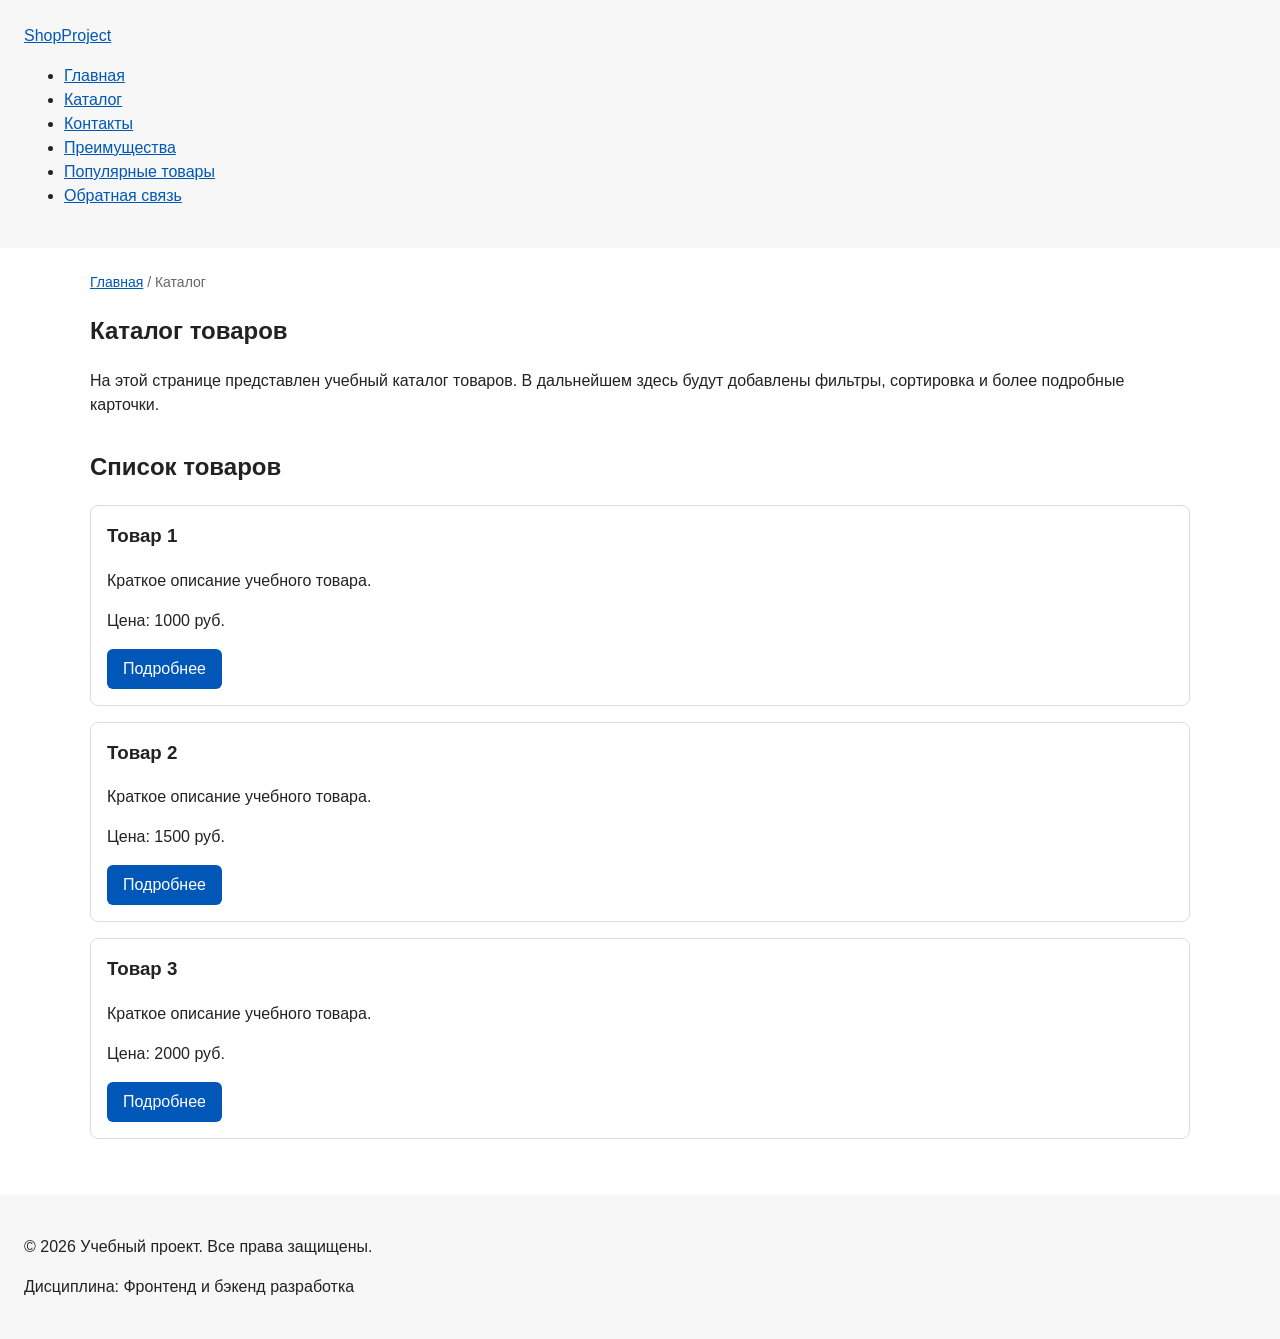
==== catalog.html @ a9d54fff "feat: add multi-page structure navigation and anchors" ====
<!DOCTYPE html>
<html lang="ru">
<head>
    <meta charset="UTF-8">
    <meta name="viewport" content="width=device-width, initial-scale=1.0">
    <meta name="description" content="Каталог товаров учебного интернет-магазина.">
    <meta property="og:type" content="website">
    <meta property="og:title" content="Учебный интернет-магазин">
    <meta property="og:description" content="Учебный frontend-проект интернет-магазина.">
    <meta property="og:image" content="https://rupakpav.github.io/kr1-html-css-shop/images/preview.jpg">
  <title>Каталог товаров — Учебный интернет-магазин</title>
  <link rel="stylesheet" href="css/style.css">
</head>
<body>
  <header>
    <div class="site-header">
      <a class="site-logo" href="index.html">ShopProject</a>
      <nav class="site-nav" aria-label="Основная навигация">
        <ul class="site-nav__list">
          <li><a href="index.html">Главная</a></li>
          <li><a href="catalog.html">Каталог</a></li>
          <li><a href="contacts.html">Контакты</a></li>
          <li><a href="index.html#advantages">Преимущества</a></li>
          <li><a href="index.html#popular">Популярные товары</a></li>
          <li><a href="index.html#contacts">Обратная связь</a></li>
        </ul>
      </nav>
    </div>
  </header>

  <main>
    <nav class="breadcrumbs" aria-label="Хлебные крошки">
      <a href="index.html">Главная</a>
      <span>Каталог</span>
    </nav>

    <section class="section">
      <h1>Каталог товаров</h1>
      <p>
        На этой странице представлен учебный каталог товаров.
        В дальнейшем здесь будут добавлены фильтры, сортировка и более
        подробные карточки.
      </p>
    </section>

    <section class="section">
      <h2>Список товаров</h2>

      <article class="product-card">
        <h3>Товар 1</h3>
        <p>Краткое описание учебного товара.</p>
        <p>Цена: 1000 руб.</p>
        <a class="button" href="index.html#popular">Подробнее</a>
      </article>

      <article class="product-card">
        <h3>Товар 2</h3>
        <p>Краткое описание учебного товара.</p>
        <p>Цена: 1500 руб.</p>
        <a class="button" href="index.html#popular">Подробнее</a>
      </article>

      <article class="product-card">
        <h3>Товар 3</h3>
        <p>Краткое описание учебного товара.</p>
        <p>Цена: 2000 руб.</p>
        <a class="button" href="index.html#popular">Подробнее</a>
      </article>
    </section>
  </main>

  <footer>
    <p>&copy; 2026 Учебный проект. Все права защищены.</p>
    <p>Дисциплина: Фронтенд и бэкенд разработка</p>
  </footer>
</body>
</html>
---- css/style.css ----
/* ===============================
   1. Переменные проекта
   =============================== */

:root {
  /* Основные цвета проекта */
  --color-bg: #ffffff;
  --color-text: #222222;
  --color-muted: #666666;
  --color-primary: #0057b8;
  --color-primary-dark: #003f86;
  --color-border: #dddddd;
  --color-surface: #f7f7f7;
  --color-surface-accent: #eef5ff;
  --color-danger: #b00020;
  --color-success: #168a2f;
  --color-success-bg: #eefaf0;
  --color-white: #ffffff;

  /* Отступы */
  --space-xs: 4px;
  --space-sm: 8px;
  --space-md: 16px;
  --space-lg: 24px;
  --space-xl: 32px;

  /* Скругления */
  --radius-sm: 6px;
  --radius-md: 8px;
  --radius-lg: 12px;

  /* Размеры */
  --container-width: 1100px;
}
/* ===============================
   2. Базовые стили
   =============================== */

* {
  box-sizing: border-box;
}

body {
  margin: 0;
  font-family: Arial, sans-serif;
  line-height: 1.5;
  color: var(--color-text);
  background-color: var(--color-bg);
}
header,
main,
footer {
  padding: var(--space-lg);
}
header {
  background-color: var(--color-surface);
}

footer {
  background-color: var(--color-surface);
}
/* ===============================
   3. Общие элементы интерфейса
   =============================== */

a {
  color: var(--color-primary);
}

a:hover {
  color: var(--color-primary-dark);
}

a:focus-visible {
  outline: 2px solid var(--color-primary);
  outline-offset: 3px;
}
.button {
  display: inline-block;
  padding: var(--space-sm) var(--space-md);
  color: var(--color-white);
  background-color: var(--color-primary);
  text-decoration: none;
  border: none;
  border-radius: var(--radius-sm);
  cursor: pointer;
}

.button:hover {
  background-color: var(--color-primary-dark);
}

.button:focus-visible {
  outline: 2px solid var(--color-primary);
  outline-offset: 3px;
}

.button:disabled {
  opacity: 0.6;
  cursor: not-allowed;
}
/* ===============================
   4. Компоненты страницы
   =============================== */

.hero {
  max-width: var(--container-width);
  margin: 0 auto var(--space-xl);
  padding: var(--space-xl) var(--space-lg);
  background-color: var(--color-surface-accent);
  border-radius: var(--radius-lg);
}

.section {
  max-width: var(--container-width);
  margin: 0 auto var(--space-xl);
}

.section h2 {
  margin-top: 0;
}
.product-card {
  margin-bottom: var(--space-md);
  padding: var(--space-md);
  border: 1px solid var(--color-border);
  border-radius: var(--radius-md);
  background-color: var(--color-bg);
}

.product-card:hover {
  border-color: var(--color-primary);
}

.product-card h3 {
  margin-top: 0;
}
.aside-info {
  max-width: var(--container-width);
  margin: 0 auto var(--space-xl);
  padding: var(--space-md);
  border-left: 4px solid var(--color-primary);
  background-color: var(--color-surface);
}
/* ===============================
   5. Форма и модальное окно
   =============================== */

.order-dialog {
  width: min(100% - 32px, 560px);
  padding: var(--space-lg);
  border: none;
  border-radius: var(--radius-lg);
}

.order-dialog::backdrop {
  background-color: rgba(0, 0, 0, 0.5);
}

.form-field {
  margin-bottom: var(--space-md);
}

.form-field label {
  display: block;
  margin-bottom: var(--space-xs);
}

.form-field input,
.form-field select,
.form-field textarea {
  width: 100%;
  padding: 10px 12px;
  border: 1px solid var(--color-border);
  border-radius: var(--radius-sm);
  font: inherit;
}

.form-field input[type="checkbox"] {
  width: auto;
}

.form-field small {
  display: block;
  margin-top: var(--space-xs);
  color: var(--color-muted);
}
.form-field input:hover,
.form-field select:hover,
.form-field textarea:hover {
  border-color: var(--color-primary);
}

.form-field input:focus-visible,
.form-field select:focus-visible,
.form-field textarea:focus-visible,
.form-actions button:focus-visible {
  outline: 2px solid var(--color-primary);
  outline-offset: 3px;
}

[aria-invalid="true"] {
  border-color: var(--color-danger);
}
.breadcrumbs {
  max-width: var(--container-width);
  margin: 0 auto var(--space-md);
  font-size: 14px;
  color: var(--color-muted);
}

.breadcrumbs a {
  color: var(--color-primary);
}

.breadcrumbs span::before {
  content: " / ";
  color: var(--color-muted);
}
html {
  scroll-behavior: smooth;
}
:target {
  outline: 2px dashed var(--color-primary);
  outline-offset: 4px;
}
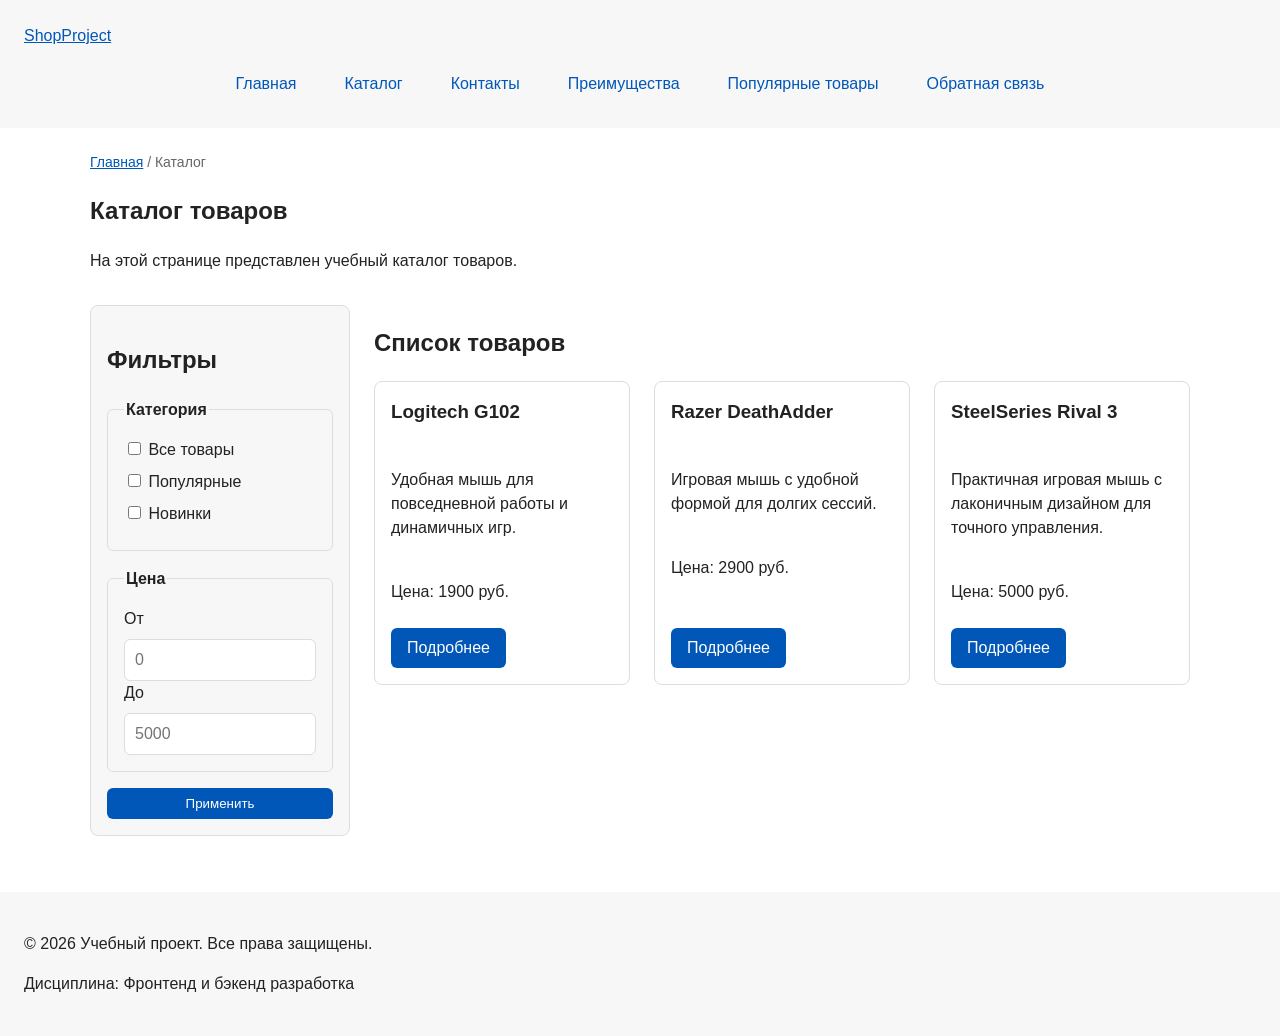
==== commit f0230a64: "feat: add flex navigation and grid catalog layout" ====
--- a/catalog.html
+++ b/catalog.html
@@ -38,34 +38,60 @@
       <h1>Каталог товаров</h1>
       <p>
         На этой странице представлен учебный каталог товаров.
-        В дальнейшем здесь будут добавлены фильтры, сортировка и более
-        подробные карточки.
       </p>
     </section>
-
-    <section class="section">
-      <h2>Список товаров</h2>
-
+    <section class="catalog-layout">
+      <aside class="catalog-filters">
+        <h2>Фильтры</h2>
+        <form class="filters-form" action="#" method="get">
+          <fieldset>
+            <legend>Категория</legend>
+            <label>
+              <input type="checkbox" name="category" value="all">
+              Все товары
+            </label>
+            <label>
+              <input type="checkbox" name="category" value="popular">
+              Популярные
+            </label>
+            <label>
+              <input type="checkbox" name="category" value="new">
+              Новинки
+            </label>
+          </fieldset>
+          <fieldset>
+            <legend>Цена</legend>
+            <label for="price-from">От</label>
+            <input id="price-from" name="price-from" type="number" min="0" placeholder="0">
+            <label for="price-to">До</label>
+            <input id="price-to" name="price-to" type="number" min="0" placeholder="5000">
+          </fieldset>
+          <button class="button" type="submit">Применить</button>
+        </form>
+      </aside>
+      <section class="catalog-products">
+        <h2>Список товаров</h2>
+        <div class="products-grid">
       <article class="product-card">
-        <h3>Товар 1</h3>
-        <p>Краткое описание учебного товара.</p>
-        <p>Цена: 1000 руб.</p>
+        <h3>Logitech G102</h3>
+        <p>Удобная мышь для повседневной работы и динамичных игр.</p>
+        <p>Цена: 1900 руб.</p>
         <a class="button" href="index.html#popular">Подробнее</a>
       </article>
-
       <article class="product-card">
-        <h3>Товар 2</h3>
-        <p>Краткое описание учебного товара.</p>
-        <p>Цена: 1500 руб.</p>
+        <h3>Razer DeathAdder</h3>
+        <p>Игровая мышь с удобной формой для долгих сессий.</p>
+        <p>Цена: 2900 руб.</p>
         <a class="button" href="index.html#popular">Подробнее</a>
       </article>
-
       <article class="product-card">
-        <h3>Товар 3</h3>
-        <p>Краткое описание учебного товара.</p>
-        <p>Цена: 2000 руб.</p>
+        <h3>SteelSeries Rival 3</h3>
+        <p>Практичная игровая мышь с лаконичным дизайном для точного управления.</p>
+        <p>Цена: 5000 руб.</p>
         <a class="button" href="index.html#popular">Подробнее</a>
       </article>
+    </section>
+    </section>
     </section>
   </main>
 
--- a/css/style.css
+++ b/css/style.css
@@ -87,6 +87,7 @@
 }
 
 .button:hover {
+  color: var(--color-white);
   background-color: var(--color-primary-dark);
 }
 
@@ -120,11 +121,19 @@
   margin-top: 0;
 }
 .product-card {
-  margin-bottom: var(--space-md);
+  display: flex;
+  flex-direction: column;
+  gap: var(--space-sm);
+  margin-bottom: 0;
   padding: var(--space-md);
   border: 1px solid var(--color-border);
   border-radius: var(--radius-md);
   background-color: var(--color-bg);
+}
+
+.product-card .button {
+  margin-top: auto;
+  align-self: flex-start;
 }
 
 .product-card:hover {
@@ -223,3 +232,79 @@
   outline: 2px dashed var(--color-primary);
   outline-offset: 4px;
 }
+.site-nav__list {
+  display: flex;
+  flex-wrap: wrap;
+  justify-content: center;
+  align-items: center;
+  gap: var(--space-md);
+  padding: 0;
+  margin: var(--space-md) 0 0;
+  list-style: none;
+}
+.site-nav__list a {
+  display: inline-block;
+  padding: var(--space-sm) var(--space-md);
+  color: var(--color-primary);
+  text-decoration: none;
+  border-radius: var(--radius-sm);
+}
+
+.site-nav__list a:hover {
+  color: var(--color-white);
+  background-color: var(--color-primary);
+}
+.products-grid {
+  display: grid;
+  grid-template-columns: repeat(3, 1fr);
+  gap: var(--space-lg);
+}
+
+.catalog-layout {
+  max-width: var(--container-width);
+  margin: 0 auto var(--space-xl);
+  display: grid;
+  grid-template-columns: 260px 1fr;
+  grid-template-areas: "filters products";
+  gap: var(--space-lg);
+}
+
+.catalog-filters {
+  grid-area: filters;
+  padding: var(--space-md);
+  border: 1px solid var(--color-border);
+  border-radius: var(--radius-md);
+  background-color: var(--color-surface);
+}
+
+.catalog-products {
+  grid-area: products;
+}
+.filters-form {
+  display: grid;
+  gap: var(--space-md);
+}
+
+.filters-form fieldset {
+  margin: 0;
+  padding: var(--space-md);
+  border: 1px solid var(--color-border);
+  border-radius: var(--radius-sm);
+}
+
+.filters-form legend {
+  font-weight: 700;
+}
+
+.filters-form label {
+  display: block;
+  margin-bottom: var(--space-sm);
+}
+
+.filters-form input[type="number"] {
+  width: 100%;
+  padding: 8px 10px;
+  border: 1px solid var(--color-border);
+  border-radius: var(--radius-sm);
+  font: inherit;
+}
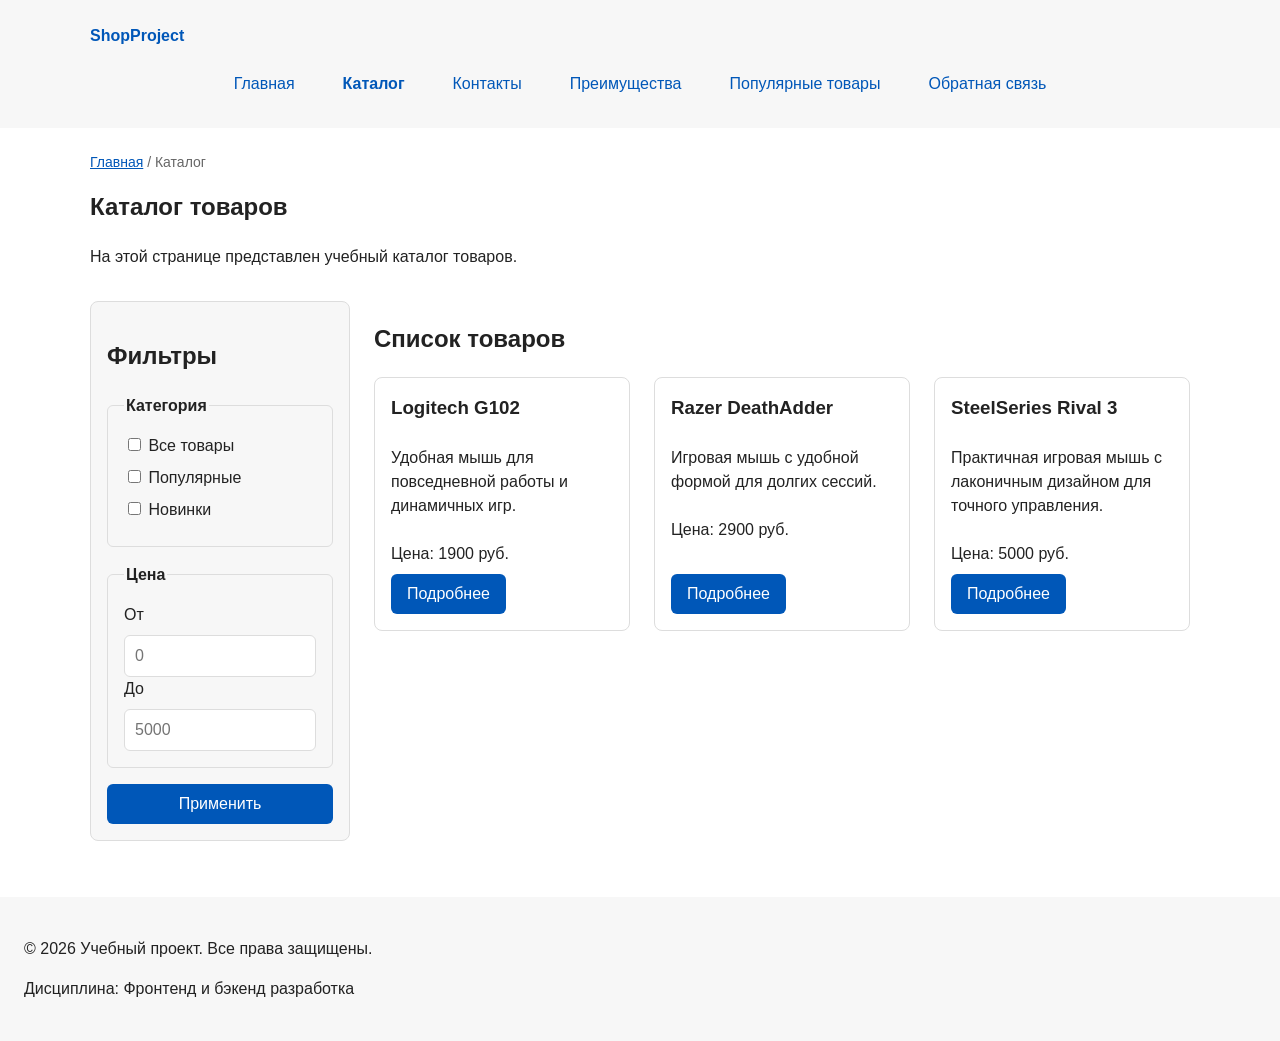
==== commit 2fd3845a: "refactor: apply BEM naming to CSS classes" ====
--- a/catalog.html
+++ b/catalog.html
@@ -12,17 +12,17 @@
   <link rel="stylesheet" href="css/style.css">
 </head>
 <body>
-  <header>
-    <div class="site-header">
-      <a class="site-logo" href="index.html">ShopProject</a>
+  <header class="site-header">
+    <div class="site-header__inner">
+      <a class="site-header__logo" href="index.html">ShopProject</a>
       <nav class="site-nav" aria-label="Основная навигация">
         <ul class="site-nav__list">
-          <li><a href="index.html">Главная</a></li>
-          <li><a href="catalog.html">Каталог</a></li>
-          <li><a href="contacts.html">Контакты</a></li>
-          <li><a href="index.html#advantages">Преимущества</a></li>
-          <li><a href="index.html#popular">Популярные товары</a></li>
-          <li><a href="index.html#contacts">Обратная связь</a></li>
+          <li class="site-nav__item"><a class="site-nav__link" href="index.html">Главная</a></li>
+          <li class="site-nav__item"><a class="site-nav__link site-nav__link--active" href="catalog.html">Каталог</a></li>
+          <li class="site-nav__item"><a class="site-nav__link" href="contacts.html">Контакты</a></li>
+          <li class="site-nav__item"><a class="site-nav__link" href="index.html#advantages">Преимущества</a></li>
+          <li class="site-nav__item"><a class="site-nav__link" href="index.html#popular">Популярные товары</a></li>
+          <li class="site-nav__item"><a class="site-nav__link" href="index.html#contacts">Обратная связь</a></li>
         </ul>
       </nav>
     </div>
@@ -30,74 +30,74 @@
 
   <main>
     <nav class="breadcrumbs" aria-label="Хлебные крошки">
-      <a href="index.html">Главная</a>
-      <span>Каталог</span>
+      <a class="breadcrumbs__link" href="index.html">Главная</a>
+      <span class="breadcrumbs__current">Каталог</span>
     </nav>
 
     <section class="section">
-      <h1>Каталог товаров</h1>
+      <h1 class="section__title">Каталог товаров</h1>
       <p>
         На этой странице представлен учебный каталог товаров.
       </p>
     </section>
     <section class="catalog-layout">
       <aside class="catalog-filters">
-        <h2>Фильтры</h2>
-        <form class="filters-form" action="#" method="get">
-          <fieldset>
-            <legend>Категория</legend>
-            <label>
-              <input type="checkbox" name="category" value="all">
+        <h2 class="catalog-filters__title">Фильтры</h2>
+        <form class="catalog-filters__form" action="#" method="get">
+          <fieldset class="catalog-filters__group">
+            <legend class="catalog-filters__legend">Категория</legend>
+            <label class="catalog-filters__label">
+              <input class="catalog-filters__input" type="checkbox" name="category" value="all">
               Все товары
             </label>
-            <label>
-              <input type="checkbox" name="category" value="popular">
+            <label class="catalog-filters__label">
+              <input class="catalog-filters__input" type="checkbox" name="category" value="popular">
               Популярные
             </label>
-            <label>
-              <input type="checkbox" name="category" value="new">
+            <label class="catalog-filters__label">
+              <input class="catalog-filters__input" type="checkbox" name="category" value="new">
               Новинки
             </label>
           </fieldset>
-          <fieldset>
-            <legend>Цена</legend>
-            <label for="price-from">От</label>
-            <input id="price-from" name="price-from" type="number" min="0" placeholder="0">
-            <label for="price-to">До</label>
-            <input id="price-to" name="price-to" type="number" min="0" placeholder="5000">
+          <fieldset class="catalog-filters__group">
+            <legend class="catalog-filters__legend">Цена</legend>
+            <label class="catalog-filters__label" for="price-from">От</label>
+            <input class="catalog-filters__input" id="price-from" name="price-from" type="number" min="0" placeholder="0">
+            <label class="catalog-filters__label" for="price-to">До</label>
+            <input class="catalog-filters__input" id="price-to" name="price-to" type="number" min="0" placeholder="5000">
           </fieldset>
-          <button class="button" type="submit">Применить</button>
+          <button class="button button--primary" type="submit">Применить</button>
         </form>
       </aside>
-      <section class="catalog-products">
-        <h2>Список товаров</h2>
+      <section class="catalog-layout__products">
+        <h2 class="catalog-layout__title">Список товаров</h2>
         <div class="products-grid">
       <article class="product-card">
-        <h3>Logitech G102</h3>
-        <p>Удобная мышь для повседневной работы и динамичных игр.</p>
-        <p>Цена: 1900 руб.</p>
-        <a class="button" href="index.html#popular">Подробнее</a>
+        <h3 class="product-card__title">Logitech G102</h3>
+        <p class="product-card__description">Удобная мышь для повседневной работы и динамичных игр.</p>
+        <p class="product-card__price">Цена: 1900 руб.</p>
+        <a class="button button--primary product-card__button" href="index.html#popular">Подробнее</a>
       </article>
       <article class="product-card">
-        <h3>Razer DeathAdder</h3>
-        <p>Игровая мышь с удобной формой для долгих сессий.</p>
-        <p>Цена: 2900 руб.</p>
-        <a class="button" href="index.html#popular">Подробнее</a>
+        <h3 class="product-card__title">Razer DeathAdder</h3>
+        <p class="product-card__description">Игровая мышь с удобной формой для долгих сессий.</p>
+        <p class="product-card__price">Цена: 2900 руб.</p>
+        <a class="button button--primary product-card__button" href="index.html#popular">Подробнее</a>
       </article>
       <article class="product-card">
-        <h3>SteelSeries Rival 3</h3>
-        <p>Практичная игровая мышь с лаконичным дизайном для точного управления.</p>
-        <p>Цена: 5000 руб.</p>
-        <a class="button" href="index.html#popular">Подробнее</a>
+        <h3 class="product-card__title">SteelSeries Rival 3</h3>
+        <p class="product-card__description">Практичная игровая мышь с лаконичным дизайном для точного управления.</p>
+        <p class="product-card__price">Цена: 5000 руб.</p>
+        <a class="button button--primary product-card__button" href="index.html#popular">Подробнее</a>
       </article>
-    </section>
-    </section>
+        </div>
+      </section>
     </section>
   </main>
 
-  <footer>
-    <p>&copy; 2026 Учебный проект. Все права защищены.</p>
-    <p>Дисциплина: Фронтенд и бэкенд разработка</p>
+  <footer class="site-footer">
+    <p class="site-footer__text">&copy; 2026 Учебный проект. Все права защищены.</p>
+    <p class="site-footer__text">Дисциплина: Фронтенд и бэкенд разработка</p>
   </footer>
 </body>
 </html>
--- a/css/style.css
+++ b/css/style.css
@@ -47,16 +47,16 @@
   color: var(--color-text);
   background-color: var(--color-bg);
 }
-header,
-main,
-footer {
+main {
   padding: var(--space-lg);
 }
-header {
+.site-header {
+  padding: var(--space-lg);
   background-color: var(--color-surface);
 }
 
-footer {
+.site-footer {
+  padding: var(--space-lg);
   background-color: var(--color-surface);
 }
 /* ===============================
@@ -78,15 +78,19 @@
 .button {
   display: inline-block;
   padding: var(--space-sm) var(--space-md);
+  font: inherit;
+  text-decoration: none;
+  border: none;
+  border-radius: var(--radius-sm);
+  cursor: pointer;
+}
+
+.button--primary {
   color: var(--color-white);
   background-color: var(--color-primary);
-  text-decoration: none;
-  border: none;
-  border-radius: var(--radius-sm);
-  cursor: pointer;
-}
-
-.button:hover {
+}
+
+.button--primary:hover {
   color: var(--color-white);
   background-color: var(--color-primary-dark);
 }
@@ -117,7 +121,7 @@
   margin: 0 auto var(--space-xl);
 }
 
-.section h2 {
+.section__title {
   margin-top: 0;
 }
 .product-card {
@@ -131,7 +135,7 @@
   background-color: var(--color-bg);
 }
 
-.product-card .button {
+.product-card__button {
   margin-top: auto;
   align-self: flex-start;
 }
@@ -140,7 +144,7 @@
   border-color: var(--color-primary);
 }
 
-.product-card h3 {
+.product-card__title {
   margin-top: 0;
 }
 .aside-info {
@@ -165,18 +169,18 @@
   background-color: rgba(0, 0, 0, 0.5);
 }
 
-.form-field {
+.order-form__field {
   margin-bottom: var(--space-md);
 }
 
-.form-field label {
+.order-form__label {
   display: block;
   margin-bottom: var(--space-xs);
 }
 
-.form-field input,
-.form-field select,
-.form-field textarea {
+.order-form__input,
+.order-form__select,
+.order-form__textarea {
   width: 100%;
   padding: 10px 12px;
   border: 1px solid var(--color-border);
@@ -184,25 +188,24 @@
   font: inherit;
 }
 
-.form-field input[type="checkbox"] {
+.order-form__checkbox {
   width: auto;
 }
 
-.form-field small {
+.order-form__hint {
   display: block;
   margin-top: var(--space-xs);
   color: var(--color-muted);
 }
-.form-field input:hover,
-.form-field select:hover,
-.form-field textarea:hover {
+.order-form__input:hover,
+.order-form__select:hover,
+.order-form__textarea:hover {
   border-color: var(--color-primary);
 }
 
-.form-field input:focus-visible,
-.form-field select:focus-visible,
-.form-field textarea:focus-visible,
-.form-actions button:focus-visible {
+.order-form__input:focus-visible,
+.order-form__select:focus-visible,
+.order-form__textarea:focus-visible {
   outline: 2px solid var(--color-primary);
   outline-offset: 3px;
 }
@@ -217,11 +220,11 @@
   color: var(--color-muted);
 }
 
-.breadcrumbs a {
+.breadcrumbs__link {
   color: var(--color-primary);
 }
 
-.breadcrumbs span::before {
+.breadcrumbs__current::before {
   content: " / ";
   color: var(--color-muted);
 }
@@ -242,7 +245,7 @@
   margin: var(--space-md) 0 0;
   list-style: none;
 }
-.site-nav__list a {
+.site-nav__link {
   display: inline-block;
   padding: var(--space-sm) var(--space-md);
   color: var(--color-primary);
@@ -250,7 +253,7 @@
   border-radius: var(--radius-sm);
 }
 
-.site-nav__list a:hover {
+.site-nav__link:hover {
   color: var(--color-white);
   background-color: var(--color-primary);
 }
@@ -277,34 +280,75 @@
   background-color: var(--color-surface);
 }
 
-.catalog-products {
+.catalog-layout__products {
   grid-area: products;
 }
-.filters-form {
+.catalog-filters__form {
   display: grid;
   gap: var(--space-md);
 }
 
-.filters-form fieldset {
+.catalog-filters__group {
   margin: 0;
   padding: var(--space-md);
   border: 1px solid var(--color-border);
   border-radius: var(--radius-sm);
 }
 
-.filters-form legend {
+.catalog-filters__legend {
   font-weight: 700;
 }
 
-.filters-form label {
+.catalog-filters__label {
   display: block;
   margin-bottom: var(--space-sm);
 }
 
-.filters-form input[type="number"] {
+.catalog-filters__input[type="number"] {
   width: 100%;
   padding: 8px 10px;
   border: 1px solid var(--color-border);
   border-radius: var(--radius-sm);
   font: inherit;
 }
+
+.site-header__inner {
+  max-width: var(--container-width);
+  margin: 0 auto;
+}
+
+.site-header__logo {
+  font-weight: 700;
+  text-decoration: none;
+}
+
+.site-nav__link--active {
+  font-weight: 700;
+}
+
+.product-card__title,
+.product-card__description,
+.product-card__price {
+  margin-bottom: 0;
+}
+
+.order-dialog__title {
+  margin-top: 0;
+}
+
+.order-form__actions {
+  display: flex;
+  gap: var(--space-md);
+  margin-top: var(--space-lg);
+}
+
+.button--secondary {
+  color: var(--color-primary);
+  background-color: transparent;
+  border: 1px solid var(--color-primary);
+}
+
+.button--secondary:hover {
+  color: var(--color-white);
+  background-color: var(--color-primary);
+}
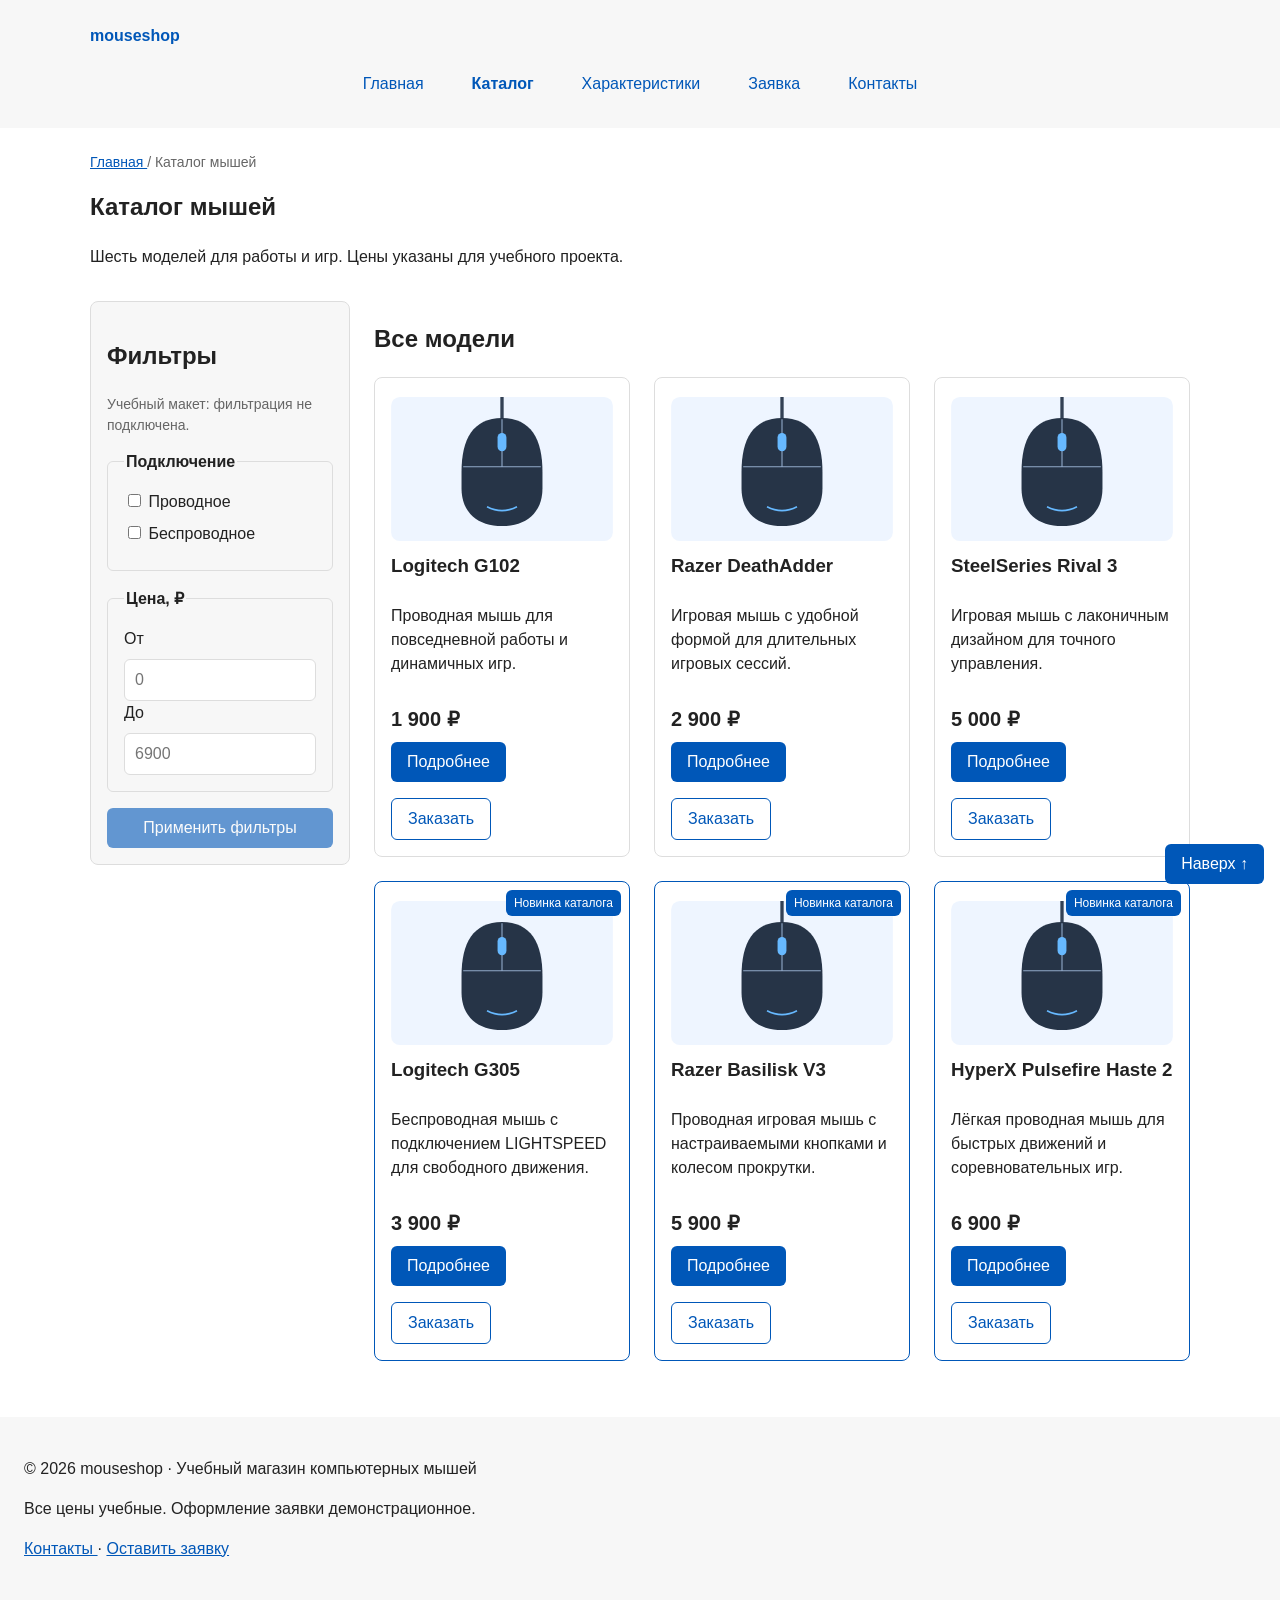
==== commit 32fb20c9: "fix: prepare HTML CSS project for submission" ====
--- a/catalog.html
+++ b/catalog.html
@@ -1,103 +1,272 @@
 <!DOCTYPE html>
 <html lang="ru">
-<head>
+  <head>
     <meta charset="UTF-8">
     <meta name="viewport" content="width=device-width, initial-scale=1.0">
-    <meta name="description" content="Каталог товаров учебного интернет-магазина.">
+    <title>
+      Каталог мышей — mouseshop
+    </title>
+    <meta name="description" content="Шесть моделей мышей Logitech, Razer, SteelSeries и HyperX: описание, учебные цены и заявка.">
     <meta property="og:type" content="website">
-    <meta property="og:title" content="Учебный интернет-магазин">
-    <meta property="og:description" content="Учебный frontend-проект интернет-магазина.">
+    <meta property="og:title" content="Каталог мышей — mouseshop">
+    <meta property="og:description" content="Шесть моделей мышей Logitech, Razer, SteelSeries и HyperX: описание, учебные цены и заявка.">
     <meta property="og:image" content="https://rupakpav.github.io/kr1-html-css-shop/images/preview.jpg">
-  <title>Каталог товаров — Учебный интернет-магазин</title>
-  <link rel="stylesheet" href="css/style.css">
-</head>
-<body>
-  <header class="site-header">
-    <div class="site-header__inner">
-      <a class="site-header__logo" href="index.html">ShopProject</a>
-      <nav class="site-nav" aria-label="Основная навигация">
-        <ul class="site-nav__list">
-          <li class="site-nav__item"><a class="site-nav__link" href="index.html">Главная</a></li>
-          <li class="site-nav__item"><a class="site-nav__link site-nav__link--active" href="catalog.html">Каталог</a></li>
-          <li class="site-nav__item"><a class="site-nav__link" href="contacts.html">Контакты</a></li>
-          <li class="site-nav__item"><a class="site-nav__link" href="index.html#advantages">Преимущества</a></li>
-          <li class="site-nav__item"><a class="site-nav__link" href="index.html#popular">Популярные товары</a></li>
-          <li class="site-nav__item"><a class="site-nav__link" href="index.html#contacts">Обратная связь</a></li>
-        </ul>
+    <link rel="stylesheet" href="css/style.css">
+    <script src="js/main.js" defer>
+    </script>
+  </head>
+  <body id="top">
+    <header class="site-header">
+      <div class="site-header__inner">
+        <a class="site-header__logo" href="index.html">
+          mouseshop
+        </a>
+        <nav class="site-nav" aria-label="Основная навигация">
+          <ul class="site-nav__list">
+            <li class="site-nav__item">
+              <a class="site-nav__link" href="index.html">
+                Главная
+              </a>
+            </li>
+            <li class="site-nav__item">
+              <a class="site-nav__link site-nav__link--active" href="catalog.html" aria-current="page">
+                Каталог
+              </a>
+            </li>
+            <li class="site-nav__item">
+              <a class="site-nav__link" href="product.html">
+                Характеристики
+              </a>
+            </li>
+            <li class="site-nav__item">
+              <a class="site-nav__link" href="order.html">
+                Заявка
+              </a>
+            </li>
+            <li class="site-nav__item">
+              <a class="site-nav__link" href="contacts.html">
+                Контакты
+              </a>
+            </li>
+          </ul>
+        </nav>
+      </div>
+    </header>
+    <main>
+      <nav class="breadcrumbs" aria-label="Хлебные крошки">
+        <a class="breadcrumbs__link" href="index.html">
+          Главная
+        </a>
+        <span class="breadcrumbs__current" aria-current="page">
+          Каталог мышей
+        </span>
       </nav>
-    </div>
-  </header>
-
-  <main>
-    <nav class="breadcrumbs" aria-label="Хлебные крошки">
-      <a class="breadcrumbs__link" href="index.html">Главная</a>
-      <span class="breadcrumbs__current">Каталог</span>
-    </nav>
-
-    <section class="section">
-      <h1 class="section__title">Каталог товаров</h1>
-      <p>
-        На этой странице представлен учебный каталог товаров.
+      <section class="section">
+        <h1 class="section__title">
+          Каталог мышей
+        </h1>
+        <p>
+          Шесть моделей для работы и игр. Цены указаны для учебного проекта.
+        </p>
+      </section>
+      <div class="catalog-layout">
+        <aside class="catalog-filters">
+          <h2 class="catalog-filters__title">
+            Фильтры
+          </h2>
+          <p class="catalog-filters__hint" id="filters-hint">
+            Учебный макет: фильтрация не подключена.
+          </p>
+          <form class="catalog-filters__form" aria-describedby="filters-hint">
+            <fieldset class="catalog-filters__group">
+              <legend class="catalog-filters__legend">
+                Подключение
+              </legend>
+              <label class="catalog-filters__label">
+                <input type="checkbox" name="connection" value="wired">
+                Проводное
+              </label>
+              <label class="catalog-filters__label">
+                <input type="checkbox" name="connection" value="wireless">
+                Беспроводное
+              </label>
+            </fieldset>
+            <fieldset class="catalog-filters__group">
+              <legend class="catalog-filters__legend">
+                Цена, ₽
+              </legend>
+              <label class="catalog-filters__label" for="price-from">
+                От
+              </label>
+              <input class="catalog-filters__input" id="price-from" type="number" name="price-from" min="0" placeholder="0">
+              <label class="catalog-filters__label" for="price-to">
+                До
+              </label>
+              <input class="catalog-filters__input" id="price-to" type="number" name="price-to" min="0" placeholder="6900">
+            </fieldset>
+            <button class="button button--primary" type="button" disabled>
+              Применить фильтры
+            </button>
+          </form>
+        </aside>
+        <section class="catalog-layout__products">
+          <h2 class="catalog-layout__title">
+            Все модели
+          </h2>
+          <div class="products-grid">
+            <article class="product-card">
+              <img class="product-card__image" src="images/g102.svg" alt="Условная иллюстрация мыши Logitech G102" width="400" height="260" loading="lazy">
+              <h3 class="product-card__title">
+                Logitech G102
+              </h3>
+              <p class="product-card__description">
+                Проводная мышь для повседневной работы и динамичных игр.
+              </p>
+              <p class="product-card__price">
+                1 900 ₽
+              </p>
+              <div class="product-card__actions">
+                <a class="button button--primary" href="product.html#g102">
+                  Подробнее
+                </a>
+                <a class="button button--secondary" href="order.html?product=g102">
+                  Заказать
+                </a>
+              </div>
+            </article>
+            <article class="product-card">
+              <img class="product-card__image" src="images/deathadder.svg" alt="Условная иллюстрация мыши Razer DeathAdder" width="400" height="260" loading="lazy">
+              <h3 class="product-card__title">
+                Razer DeathAdder
+              </h3>
+              <p class="product-card__description">
+                Игровая мышь с удобной формой для длительных игровых сессий.
+              </p>
+              <p class="product-card__price">
+                2 900 ₽
+              </p>
+              <div class="product-card__actions">
+                <a class="button button--primary" href="product.html#deathadder">
+                  Подробнее
+                </a>
+                <a class="button button--secondary" href="order.html?product=deathadder">
+                  Заказать
+                </a>
+              </div>
+            </article>
+            <article class="product-card">
+              <img class="product-card__image" src="images/rival-3.svg" alt="Условная иллюстрация мыши SteelSeries Rival 3" width="400" height="260" loading="lazy">
+              <h3 class="product-card__title">
+                SteelSeries Rival 3
+              </h3>
+              <p class="product-card__description">
+                Игровая мышь с лаконичным дизайном для точного управления.
+              </p>
+              <p class="product-card__price">
+                5 000 ₽
+              </p>
+              <div class="product-card__actions">
+                <a class="button button--primary" href="product.html#rival-3">
+                  Подробнее
+                </a>
+                <a class="button button--secondary" href="order.html?product=rival-3">
+                  Заказать
+                </a>
+              </div>
+            </article>
+            <article class="product-card product-card--new">
+              <span class="product-card__badge">
+                Новинка каталога
+              </span>
+              <img class="product-card__image" src="images/g305.svg" alt="Условная иллюстрация мыши Logitech G305" width="400" height="260" loading="lazy">
+              <h3 class="product-card__title">
+                Logitech G305
+              </h3>
+              <p class="product-card__description">
+                Беспроводная мышь с подключением LIGHTSPEED для свободного движения.
+              </p>
+              <p class="product-card__price">
+                3 900 ₽
+              </p>
+              <div class="product-card__actions">
+                <a class="button button--primary" href="product.html#g305">
+                  Подробнее
+                </a>
+                <a class="button button--secondary" href="order.html?product=g305">
+                  Заказать
+                </a>
+              </div>
+            </article>
+            <article class="product-card product-card--new">
+              <span class="product-card__badge">
+                Новинка каталога
+              </span>
+              <img class="product-card__image" src="images/basilisk-v3.svg" alt="Условная иллюстрация мыши Razer Basilisk V3" width="400" height="260" loading="lazy">
+              <h3 class="product-card__title">
+                Razer Basilisk V3
+              </h3>
+              <p class="product-card__description">
+                Проводная игровая мышь с настраиваемыми кнопками и колесом прокрутки.
+              </p>
+              <p class="product-card__price">
+                5 900 ₽
+              </p>
+              <div class="product-card__actions">
+                <a class="button button--primary" href="product.html#basilisk-v3">
+                  Подробнее
+                </a>
+                <a class="button button--secondary" href="order.html?product=basilisk-v3">
+                  Заказать
+                </a>
+              </div>
+            </article>
+            <article class="product-card product-card--new">
+              <span class="product-card__badge">
+                Новинка каталога
+              </span>
+              <img class="product-card__image" src="images/haste-2.svg" alt="Условная иллюстрация мыши HyperX Pulsefire Haste 2" width="400" height="260" loading="lazy">
+              <h3 class="product-card__title">
+                HyperX Pulsefire Haste 2
+              </h3>
+              <p class="product-card__description">
+                Лёгкая проводная мышь для быстрых движений и соревновательных игр.
+              </p>
+              <p class="product-card__price">
+                6 900 ₽
+              </p>
+              <div class="product-card__actions">
+                <a class="button button--primary" href="product.html#haste-2">
+                  Подробнее
+                </a>
+                <a class="button button--secondary" href="order.html?product=haste-2">
+                  Заказать
+                </a>
+              </div>
+            </article>
+          </div>
+        </section>
+      </div>
+    </main>
+    <footer class="site-footer" id="contacts">
+      <p class="site-footer__text">
+        © 2026 mouseshop · Учебный магазин компьютерных мышей
       </p>
-    </section>
-    <section class="catalog-layout">
-      <aside class="catalog-filters">
-        <h2 class="catalog-filters__title">Фильтры</h2>
-        <form class="catalog-filters__form" action="#" method="get">
-          <fieldset class="catalog-filters__group">
-            <legend class="catalog-filters__legend">Категория</legend>
-            <label class="catalog-filters__label">
-              <input class="catalog-filters__input" type="checkbox" name="category" value="all">
-              Все товары
-            </label>
-            <label class="catalog-filters__label">
-              <input class="catalog-filters__input" type="checkbox" name="category" value="popular">
-              Популярные
-            </label>
-            <label class="catalog-filters__label">
-              <input class="catalog-filters__input" type="checkbox" name="category" value="new">
-              Новинки
-            </label>
-          </fieldset>
-          <fieldset class="catalog-filters__group">
-            <legend class="catalog-filters__legend">Цена</legend>
-            <label class="catalog-filters__label" for="price-from">От</label>
-            <input class="catalog-filters__input" id="price-from" name="price-from" type="number" min="0" placeholder="0">
-            <label class="catalog-filters__label" for="price-to">До</label>
-            <input class="catalog-filters__input" id="price-to" name="price-to" type="number" min="0" placeholder="5000">
-          </fieldset>
-          <button class="button button--primary" type="submit">Применить</button>
-        </form>
-      </aside>
-      <section class="catalog-layout__products">
-        <h2 class="catalog-layout__title">Список товаров</h2>
-        <div class="products-grid">
-      <article class="product-card">
-        <h3 class="product-card__title">Logitech G102</h3>
-        <p class="product-card__description">Удобная мышь для повседневной работы и динамичных игр.</p>
-        <p class="product-card__price">Цена: 1900 руб.</p>
-        <a class="button button--primary product-card__button" href="index.html#popular">Подробнее</a>
-      </article>
-      <article class="product-card">
-        <h3 class="product-card__title">Razer DeathAdder</h3>
-        <p class="product-card__description">Игровая мышь с удобной формой для долгих сессий.</p>
-        <p class="product-card__price">Цена: 2900 руб.</p>
-        <a class="button button--primary product-card__button" href="index.html#popular">Подробнее</a>
-      </article>
-      <article class="product-card">
-        <h3 class="product-card__title">SteelSeries Rival 3</h3>
-        <p class="product-card__description">Практичная игровая мышь с лаконичным дизайном для точного управления.</p>
-        <p class="product-card__price">Цена: 5000 руб.</p>
-        <a class="button button--primary product-card__button" href="index.html#popular">Подробнее</a>
-      </article>
-        </div>
-      </section>
-    </section>
-  </main>
-
-  <footer class="site-footer">
-    <p class="site-footer__text">&copy; 2026 Учебный проект. Все права защищены.</p>
-    <p class="site-footer__text">Дисциплина: Фронтенд и бэкенд разработка</p>
-  </footer>
-</body>
+      <p class="site-footer__text">
+        Все цены учебные. Оформление заявки демонстрационное.
+      </p>
+      <a href="contacts.html">
+        Контакты
+      </a>
+      ·
+      <a href="order.html">
+        Оставить заявку
+      </a>
+    </footer>
+    <p class="success-message" role="status" tabindex="-1" hidden>
+      Заявка проверена успешно. Это учебная демонстрация: данные не отправлялись.
+    </p>
+    <a class="button button--primary back-to-top" href="#top" aria-label="Вернуться к началу страницы">
+      Наверх ↑
+    </a>
+  </body>
 </html>
--- a/css/style.css
+++ b/css/style.css
@@ -352,3 +352,60 @@
   color: var(--color-white);
   background-color: var(--color-primary);
 }
+
+/* 6. Итоговые страницы магазина и позиционирование */
+.hero__title { margin: 0; font-size: 48px; }
+.hero__eyebrow { color: var(--color-muted); }
+.hero__description { max-width: 650px; }
+.hero__actions, .product-card__actions, .product-index {
+  display: flex;
+  flex-wrap: wrap;
+  align-items: center;
+  gap: var(--space-md);
+}
+.product-card { position: relative; }
+.product-card__actions { margin-top: auto; }
+.product-card__image { width: 100%; height: 150px; object-fit: contain; }
+.product-card__badge {
+  position: absolute;
+  top: var(--space-sm);
+  right: var(--space-sm);
+  padding: var(--space-xs) var(--space-sm);
+  color: var(--color-white);
+  background-color: var(--color-primary);
+  border-radius: var(--radius-sm);
+  font-size: 12px;
+}
+.product-card--new { border-color: var(--color-primary); }
+.product-card__price, .product-detail__price { font-size: 20px; font-weight: 700; }
+.catalog-filters { position: sticky; top: var(--space-md); align-self: start; }
+.product-detail {
+  display: grid;
+  grid-template-columns: minmax(200px, 1fr) minmax(0, 1.3fr);
+  gap: var(--space-lg);
+  margin-bottom: var(--space-xl);
+  padding: var(--space-lg);
+  border: 1px solid var(--color-border);
+  border-radius: var(--radius-md);
+  scroll-margin-top: var(--space-lg);
+}
+.product-detail__figure { margin: 0; }
+.product-detail__image { width: 100%; height: auto; }
+.product-detail__caption, .catalog-filters__hint { color: var(--color-muted); font-size: 14px; }
+.product-detail__title { margin-top: 0; }
+.product-table { width: 100%; border-collapse: collapse; margin-bottom: var(--space-lg); }
+.product-table__caption { text-align: left; font-weight: 700; padding-bottom: var(--space-sm); }
+.product-table__cell { text-align: left; padding: var(--space-sm); border: 1px solid var(--color-border); }
+.section--form { max-width: 660px; }
+.order-form__label--inline { display: inline; }
+.order-form__checkbox:focus-visible { outline: 2px solid var(--color-primary); outline-offset: 3px; }
+.order-form__input[aria-invalid="true"],
+.order-form__select[aria-invalid="true"],
+.order-form__textarea[aria-invalid="true"] { border-color: var(--color-danger); }
+.order-form__checkbox[aria-invalid="true"] { outline: 2px solid var(--color-danger); }
+.order-dialog { max-height: calc(100vh - 32px); overflow-y: auto; }
+.order-form__actions { margin-bottom: var(--space-md); }
+.success-message { max-width: var(--container-width); margin: var(--space-lg) auto; padding: var(--space-md); color: var(--color-success); background: var(--color-success-bg); }
+.back-to-top { position: fixed; right: var(--space-md); bottom: var(--space-md); z-index: 10; }
+.site-footer { padding-bottom: 80px; }
+.advantages-list__item, .contact-list__item { margin-bottom: var(--space-sm); }
